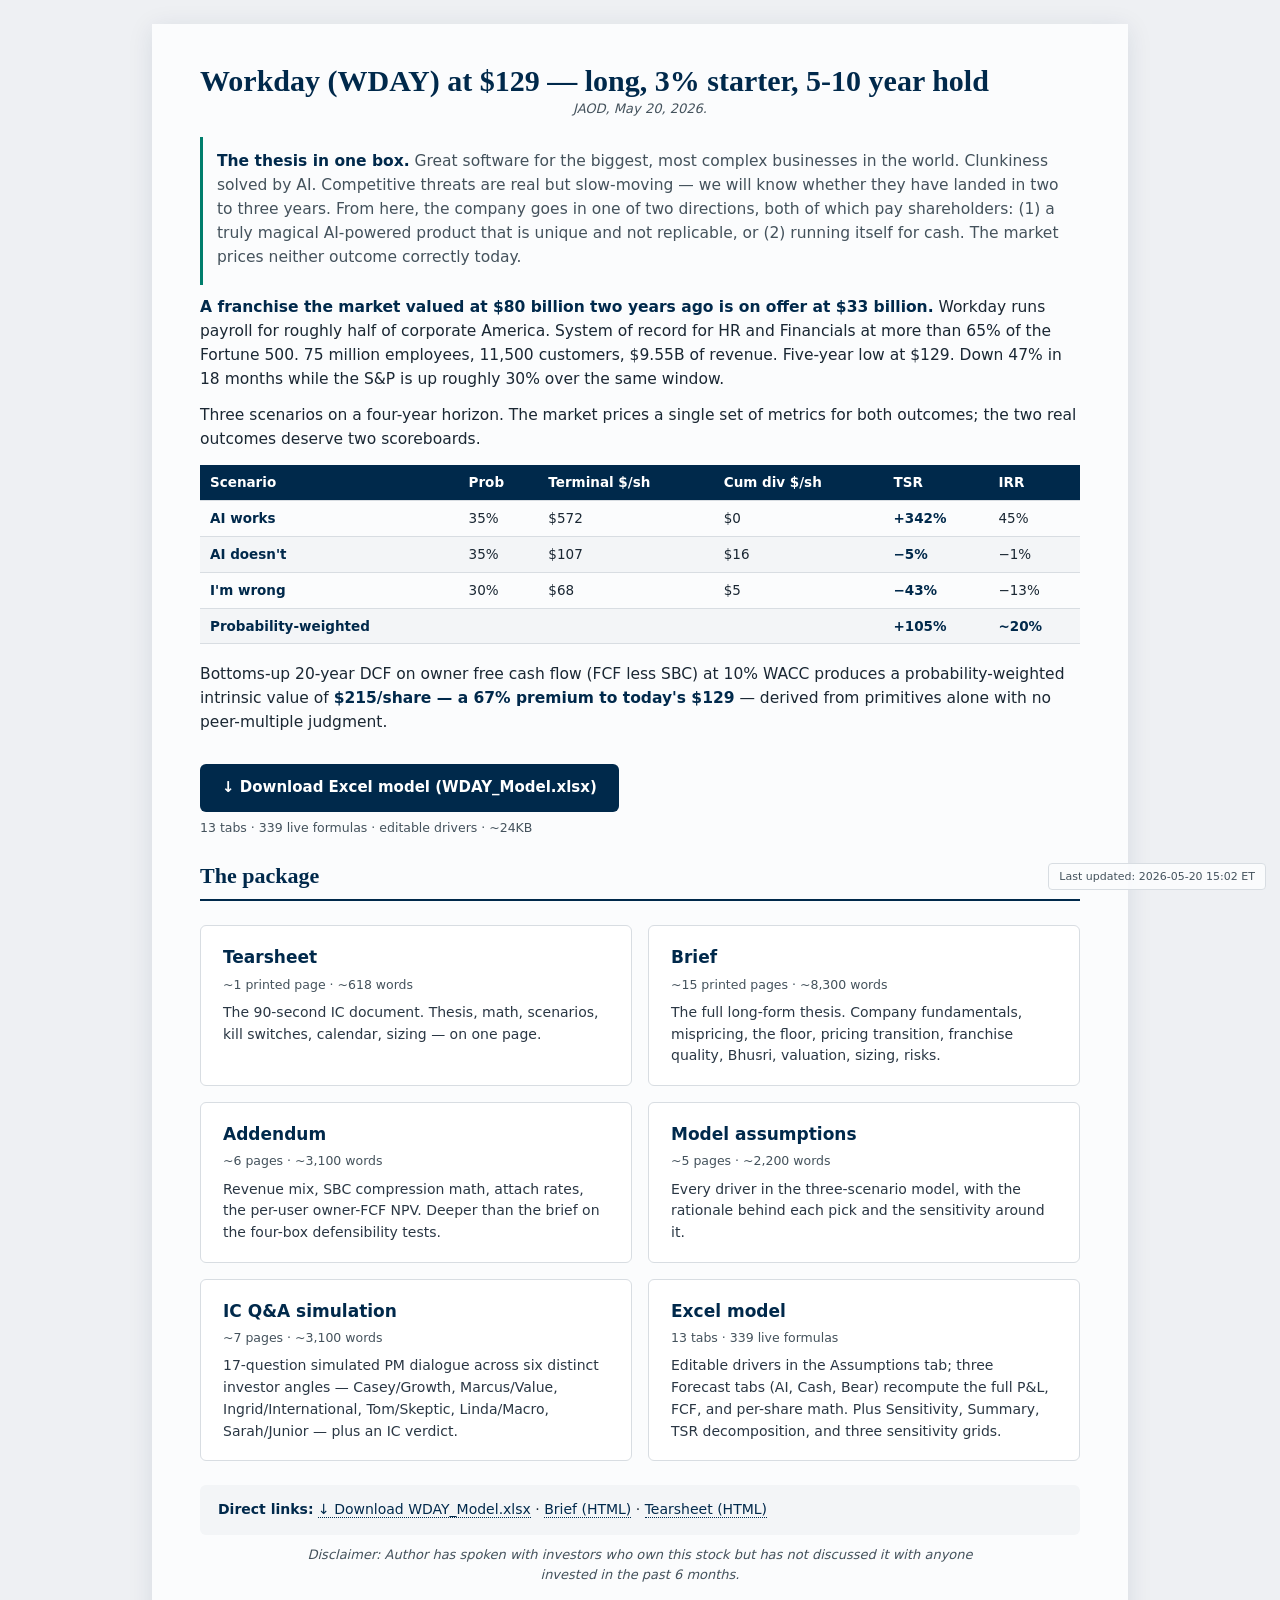
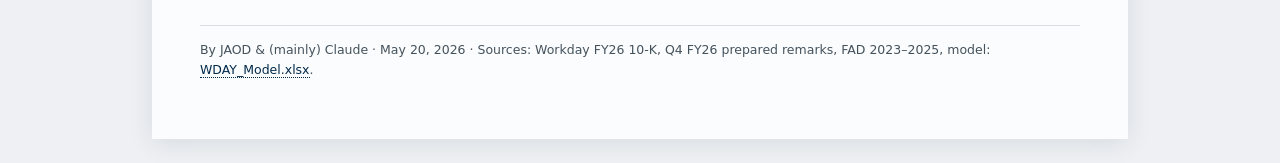
==== index.html @ 943ceece "Site: add last-updated timestamp in bottom-right corner" ====
<!DOCTYPE html>
<html lang="en">
<head>
<meta charset="UTF-8">
<title>WDAY at $129 — long, 3% starter, 5-10 year hold</title>

<style>
  :root {
    --navy:    #00294b;
    --navy2:   #003a66;
    --teal:    #007e6c;
    --magenta: #a6256e;
    --gray:    #44525c;
    --bg:      #fbfcfd;
    --rule:    #d8dde2;
    --cell:    #f3f5f7;
  }
  html { background: #eef0f3; }
  body {
    max-width: 880px;
    margin: 24px auto;
    padding: 40px 48px 60px;
    background: var(--bg);
    color: #1a2733;
    font-family: -apple-system, BlinkMacSystemFont, "Segoe UI", "Inter", system-ui, sans-serif;
    font-size: 15.5px;
    line-height: 1.55;
    box-shadow: 0 4px 24px rgba(0,41,75,.10);
  }
  h1 { font-family: "Source Serif 4", Georgia, serif; font-size: 30px; color: var(--navy); margin: 0 0 4px; font-weight: 700; line-height: 1.15; }
  h2 { font-family: "Source Serif 4", Georgia, serif; font-size: 22px; color: var(--navy); margin: 36px 0 10px; font-weight: 700; border-bottom: 2px solid var(--navy); padding-bottom: 6px; }
  h3 { font-family: "Source Serif 4", Georgia, serif; font-size: 17px; color: var(--navy2); margin: 22px 0 6px; font-weight: 600; }
  p  { margin: 8px 0 12px; }
  strong { color: var(--navy); }
  em { color: var(--gray); }
  a { color: var(--navy); text-decoration: none; border-bottom: 1px dotted var(--navy); }
  a:hover { color: var(--teal); border-bottom-style: solid; }
  ul, ol { margin: 8px 0 14px 22px; }
  li { margin-bottom: 4px; }
  hr { border: none; border-top: 1px solid var(--rule); margin: 24px 0; }
  table { border-collapse: collapse; margin: 14px 0 18px; width: 100%; font-size: 13.5px; }
  th, td { padding: 7px 10px; text-align: left; border-bottom: 1px solid var(--rule); vertical-align: top; }
  th { background: var(--navy); color: white; font-weight: 600; }
  tr:nth-child(even) td { background: var(--cell); }
  blockquote { border-left: 3px solid var(--teal); margin: 10px 0; padding: 4px 14px; color: var(--gray); }
  img { max-width: 100%; height: auto; display: block; margin: 14px auto; border: 1px solid var(--rule); border-radius: 6px; }
  code { background: var(--cell); padding: 1px 5px; border-radius: 3px; font-size: 13px; }
  p > em:only-child { display: block; font-size: 13px; color: var(--gray); text-align: center; margin: -8px auto 18px; max-width: 720px; }
  body > p:first-of-type em:only-child { color: var(--gray); }
  h2:first-of-type { margin-top: 22px; }
  .nav { background: var(--cell); border-left: 3px solid var(--navy); padding: 10px 14px; margin: 0 0 24px; font-size: 13.5px; }
  .nav a { margin-right: 14px; }
  .nav strong { display: inline-block; margin-right: 10px; }
  .doc-grid {
    display: grid; grid-template-columns: 1fr 1fr; gap: 16px; margin: 24px 0;
  }
  .doc-card {
    border: 1px solid var(--rule); border-radius: 6px; padding: 18px 22px;
    background: white;
  }
  .doc-card h3 { margin-top: 0; }
  .doc-card .meta { color: var(--gray); font-size: 12.5px; margin-top: 4px; }
  .doc-card a.title { font-size: 17px; color: var(--navy); border-bottom: none; font-weight: 700; }
  .doc-card a.title:hover { color: var(--teal); }
  .doc-card .desc { margin: 8px 0 0; font-size: 14px; color: #2a3744; }
  .download-row {
    background: var(--cell); border-radius: 6px; padding: 14px 18px; margin: 18px 0; font-size: 14px;
  }
  .download-btn {
    display: inline-block;
    background: var(--navy);
    color: white !important;
    padding: 12px 22px;
    border-radius: 6px;
    border: none !important;
    font-size: 15px;
    font-weight: 600;
    text-decoration: none;
    margin: 18px 0 6px;
    transition: background 0.15s;
  }
  .download-btn:hover {
    background: var(--teal);
    color: white !important;
  }
  .download-btn::before { content: "↓  "; font-weight: bold; }
  .download-caption { display: block; font-size: 12.5px; color: var(--gray); margin-bottom: 18px; }
  .footer { color: var(--gray); font-size: 12.5px; margin-top: 40px; padding-top: 14px; border-top: 1px solid var(--rule); }
  .last-updated {
    position: fixed;
    bottom: 10px;
    right: 14px;
    color: var(--gray);
    font-size: 11px;
    background: rgba(251, 252, 253, 0.92);
    padding: 4px 10px;
    border-radius: 4px;
    border: 1px solid var(--rule);
    z-index: 100;
  }
</style>

</head>
<body>
<h1>Workday (WDAY) at $129 — long, 3% starter, 5-10 year hold</h1>
<p><em>JAOD, May 20, 2026.</em></p>

<blockquote>
<p><strong>The thesis in one box.</strong> Great software for the biggest, most complex businesses in the world. Clunkiness solved by AI. Competitive threats are real but slow-moving — we will know whether they have landed in two to three years. From here, the company goes in one of two directions, both of which pay shareholders: (1) a truly magical AI-powered product that is unique and not replicable, or (2) running itself for cash. The market prices neither outcome correctly today.</p>
</blockquote>

<p><strong>A franchise the market valued at $80 billion two years ago is on offer at $33 billion.</strong> Workday runs payroll for roughly half of corporate America. System of record for HR and Financials at more than 65% of the Fortune 500. 75 million employees, 11,500 customers, $9.55B of revenue. Five-year low at $129. Down 47% in 18 months while the S&amp;P is up roughly 30% over the same window.</p>

<p>Three scenarios on a four-year horizon. The market prices a single set of metrics for both outcomes; the two real outcomes deserve two scoreboards.</p>

<table>
<thead><tr><th>Scenario</th><th>Prob</th><th>Terminal $/sh</th><th>Cum div $/sh</th><th>TSR</th><th>IRR</th></tr></thead>
<tbody>
<tr><td><strong>AI works</strong></td><td>35%</td><td>$572</td><td>$0</td><td><strong>+342%</strong></td><td>45%</td></tr>
<tr><td><strong>AI doesn't</strong></td><td>35%</td><td>$107</td><td>$16</td><td><strong>−5%</strong></td><td>−1%</td></tr>
<tr><td><strong>I'm wrong</strong></td><td>30%</td><td>$68</td><td>$5</td><td><strong>−43%</strong></td><td>−13%</td></tr>
<tr><td><strong>Probability-weighted</strong></td><td></td><td></td><td></td><td><strong>+105%</strong></td><td><strong>~20%</strong></td></tr>
</tbody>
</table>

<p>Bottoms-up 20-year DCF on owner free cash flow (FCF less SBC) at 10% WACC produces a probability-weighted intrinsic value of <strong>$215/share — a 67% premium to today's $129</strong> — derived from primitives alone with no peer-multiple judgment.</p>

<a class="download-btn" href="WDAY_Model.xlsx" download>Download Excel model (WDAY_Model.xlsx)</a>
<span class="download-caption">13 tabs · 339 live formulas · editable drivers · ~24KB</span>

<h2>The package</h2>

<div class="doc-grid">

<div class="doc-card">
<a class="title" href="tearsheet.html">Tearsheet</a>
<div class="meta">~1 printed page · ~618 words</div>
<p class="desc">The 90-second IC document. Thesis, math, scenarios, kill switches, calendar, sizing — on one page.</p>
</div>

<div class="doc-card">
<a class="title" href="brief.html">Brief</a>
<div class="meta">~15 printed pages · ~8,300 words</div>
<p class="desc">The full long-form thesis. Company fundamentals, mispricing, the floor, pricing transition, franchise quality, Bhusri, valuation, sizing, risks.</p>
</div>

<div class="doc-card">
<a class="title" href="addendum.html">Addendum</a>
<div class="meta">~6 pages · ~3,100 words</div>
<p class="desc">Revenue mix, SBC compression math, attach rates, the per-user owner-FCF NPV. Deeper than the brief on the four-box defensibility tests.</p>
</div>

<div class="doc-card">
<a class="title" href="assumptions.html">Model assumptions</a>
<div class="meta">~5 pages · ~2,200 words</div>
<p class="desc">Every driver in the three-scenario model, with the rationale behind each pick and the sensitivity around it.</p>
</div>

<div class="doc-card">
<a class="title" href="ic_qa.html">IC Q&amp;A simulation</a>
<div class="meta">~7 pages · ~3,100 words</div>
<p class="desc">17-question simulated PM dialogue across six distinct investor angles — Casey/Growth, Marcus/Value, Ingrid/International, Tom/Skeptic, Linda/Macro, Sarah/Junior — plus an IC verdict.</p>
</div>

<div class="doc-card">
<a class="title" href="WDAY_Model.xlsx">Excel model</a>
<div class="meta">13 tabs · 339 live formulas</div>
<p class="desc">Editable drivers in the Assumptions tab; three Forecast tabs (AI, Cash, Bear) recompute the full P&amp;L, FCF, and per-share math. Plus Sensitivity, Summary, TSR decomposition, and three sensitivity grids.</p>
</div>

</div>

<div class="download-row">
<strong>Direct links:</strong>
<a href="WDAY_Model.xlsx" download>↓ Download WDAY_Model.xlsx</a> ·
<a href="brief.html">Brief (HTML)</a> ·
<a href="tearsheet.html">Tearsheet (HTML)</a>
</div>

<p><em>Disclaimer: Author has spoken with investors who own this stock but has not discussed it with anyone invested in the past 6 months.</em></p>

<div class="footer">By JAOD &amp; (mainly) Claude · May 20, 2026 · Sources: Workday FY26 10-K, Q4 FY26 prepared remarks, FAD 2023–2025, model: <a href="WDAY_Model.xlsx">WDAY_Model.xlsx</a>.</div>
<div class="last-updated">Last updated: 2026-05-20 15:02 ET</div>
</body>
</html>
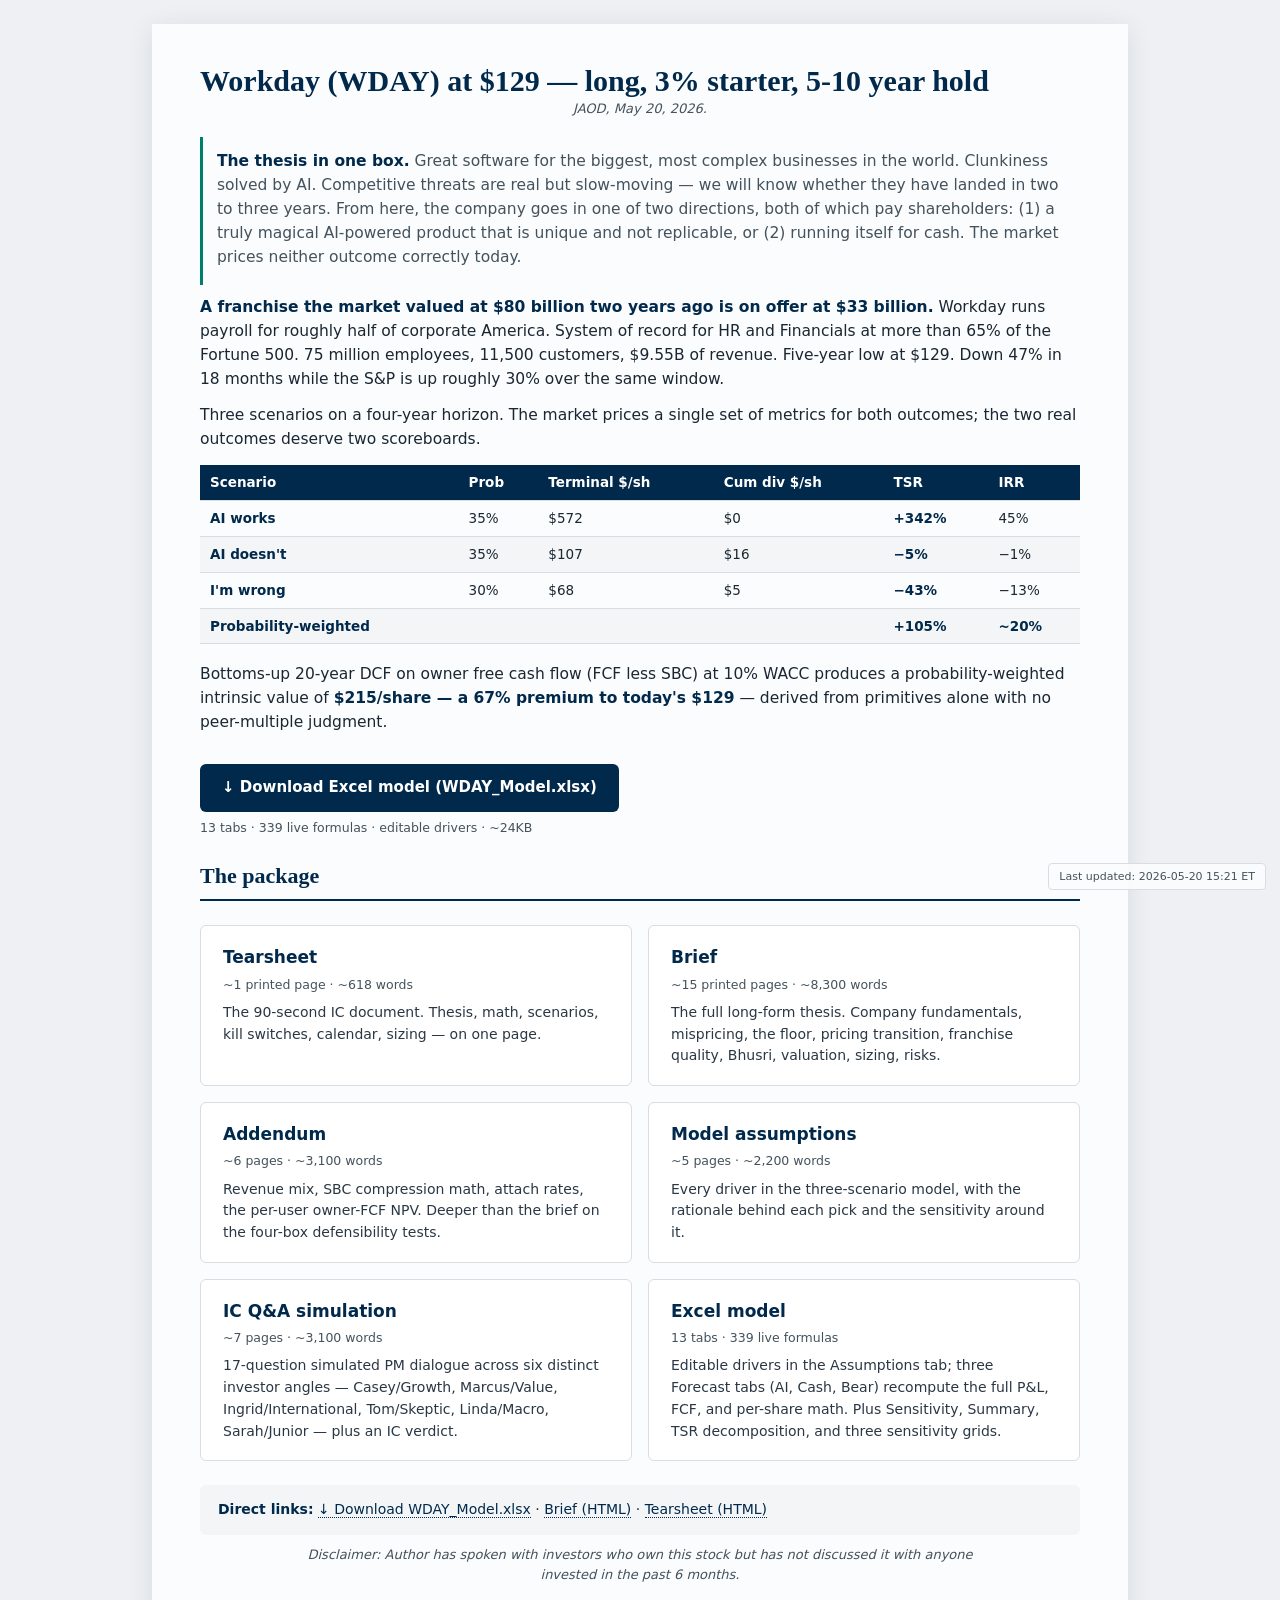
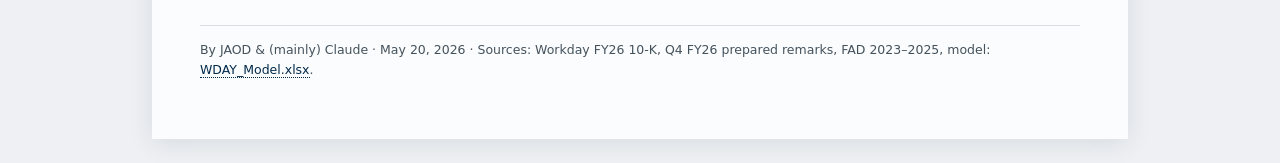
==== commit 292325fe: "Refresh HTML render with current timestamp" ====
--- a/index.html
+++ b/index.html
@@ -180,6 +180,6 @@
 <p><em>Disclaimer: Author has spoken with investors who own this stock but has not discussed it with anyone invested in the past 6 months.</em></p>
 
 <div class="footer">By JAOD &amp; (mainly) Claude · May 20, 2026 · Sources: Workday FY26 10-K, Q4 FY26 prepared remarks, FAD 2023–2025, model: <a href="WDAY_Model.xlsx">WDAY_Model.xlsx</a>.</div>
-<div class="last-updated">Last updated: 2026-05-20 15:02 ET</div>
+<div class="last-updated">Last updated: 2026-05-20 15:21 ET</div>
 </body>
 </html>
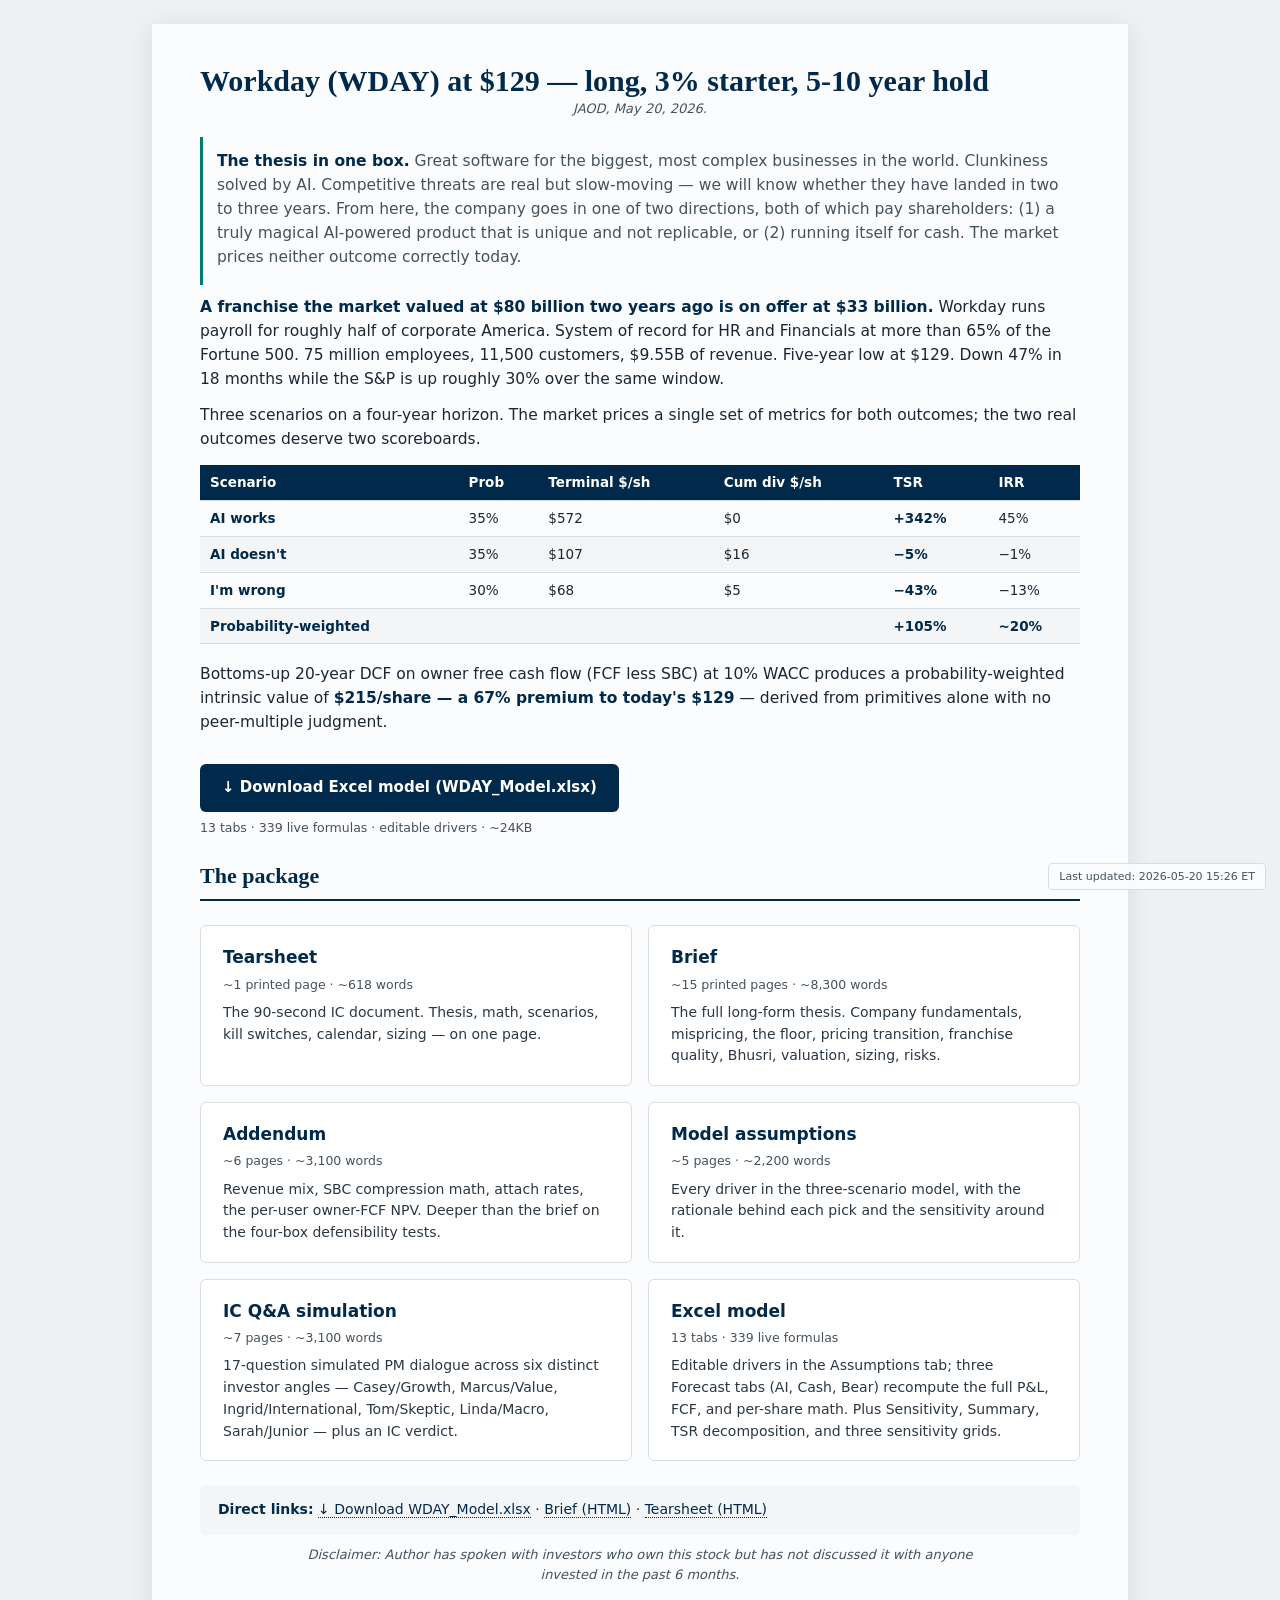
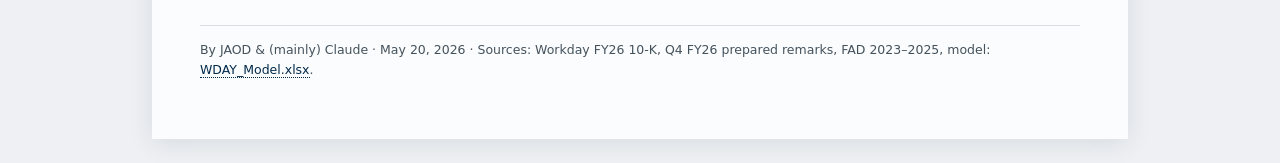
==== commit ebaf5c20: "Charts: read from Excel instead of deleted JSON; Excel is source of truth" ====
--- a/index.html
+++ b/index.html
@@ -180,6 +180,6 @@
 <p><em>Disclaimer: Author has spoken with investors who own this stock but has not discussed it with anyone invested in the past 6 months.</em></p>
 
 <div class="footer">By JAOD &amp; (mainly) Claude · May 20, 2026 · Sources: Workday FY26 10-K, Q4 FY26 prepared remarks, FAD 2023–2025, model: <a href="WDAY_Model.xlsx">WDAY_Model.xlsx</a>.</div>
-<div class="last-updated">Last updated: 2026-05-20 15:21 ET</div>
+<div class="last-updated">Last updated: 2026-05-20 15:26 ET</div>
 </body>
 </html>
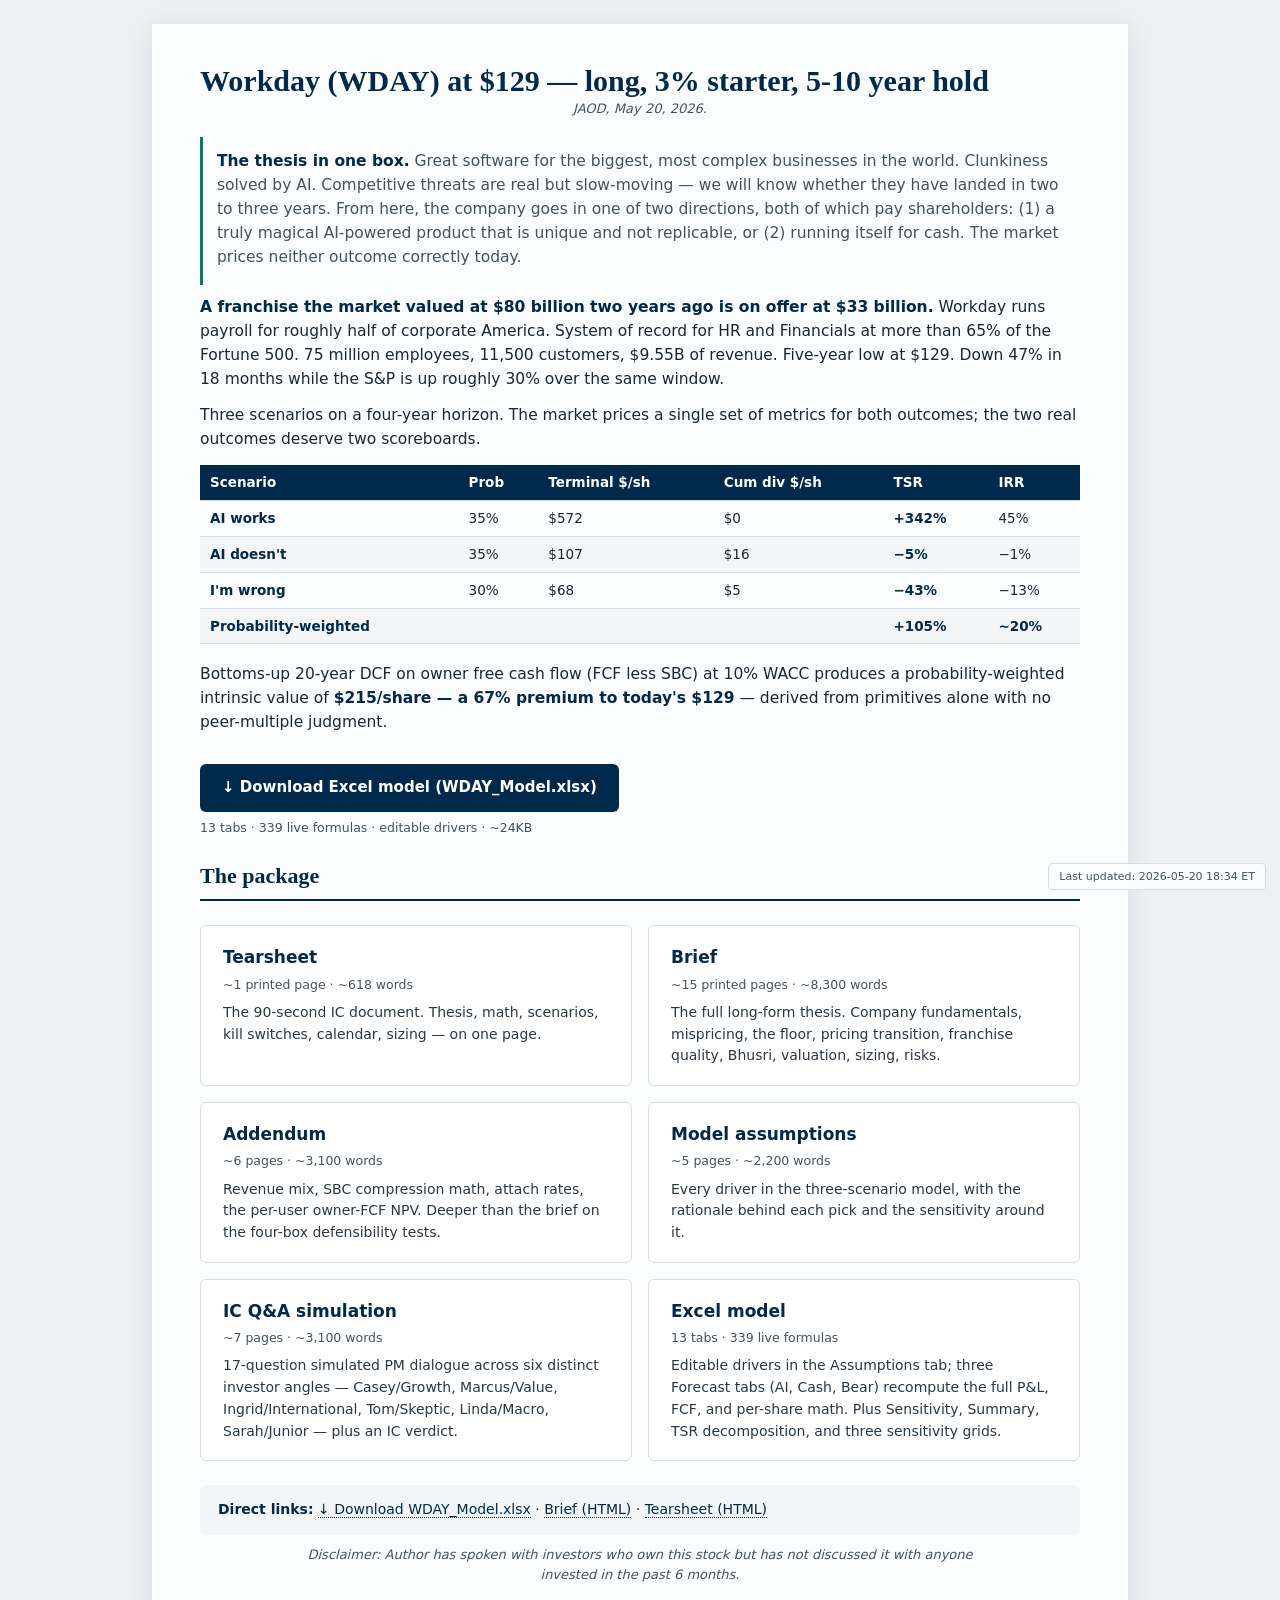
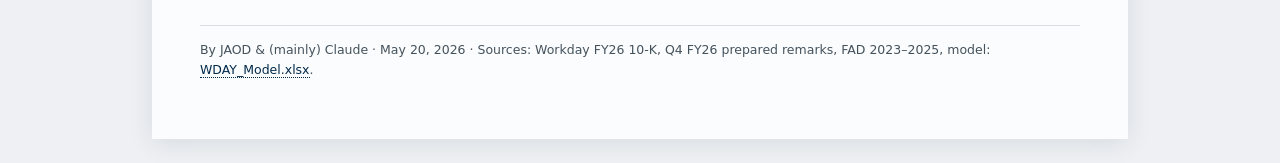
==== commit 2f994c1f: "Add a16z rebuttal page: point-by-point counter to 'Workday's Last Workday?'" ====
--- a/index.html
+++ b/index.html
@@ -180,6 +180,6 @@
 <p><em>Disclaimer: Author has spoken with investors who own this stock but has not discussed it with anyone invested in the past 6 months.</em></p>
 
 <div class="footer">By JAOD &amp; (mainly) Claude · May 20, 2026 · Sources: Workday FY26 10-K, Q4 FY26 prepared remarks, FAD 2023–2025, model: <a href="WDAY_Model.xlsx">WDAY_Model.xlsx</a>.</div>
-<div class="last-updated">Last updated: 2026-05-20 15:26 ET</div>
+<div class="last-updated">Last updated: 2026-05-20 18:34 ET</div>
 </body>
 </html>
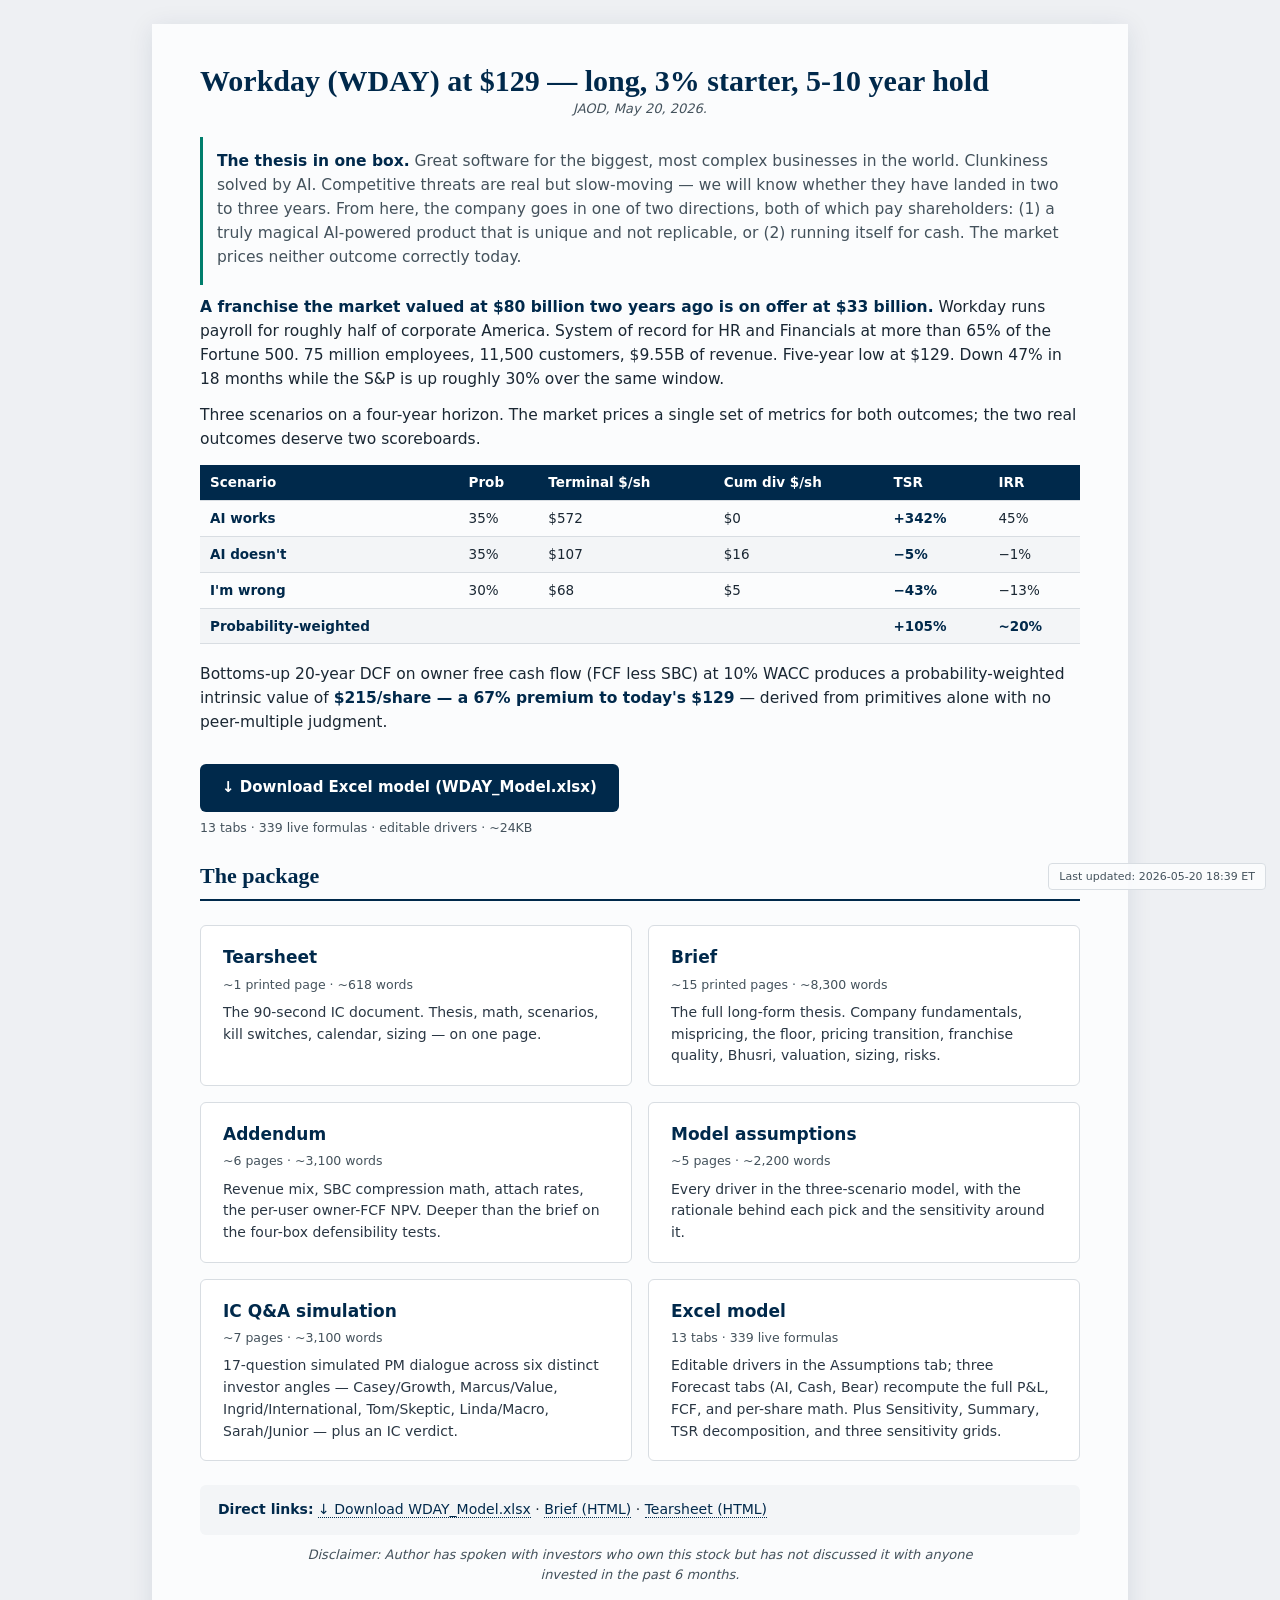
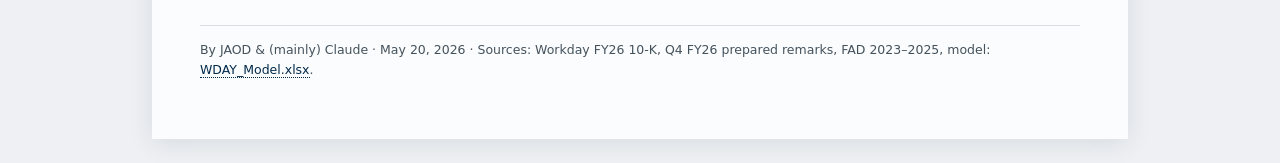
==== commit 367b10f1: "Add backlog page: FY20-FY26 history pulled from 10-Ks + scenario projections" ====
--- a/index.html
+++ b/index.html
@@ -180,6 +180,6 @@
 <p><em>Disclaimer: Author has spoken with investors who own this stock but has not discussed it with anyone invested in the past 6 months.</em></p>
 
 <div class="footer">By JAOD &amp; (mainly) Claude · May 20, 2026 · Sources: Workday FY26 10-K, Q4 FY26 prepared remarks, FAD 2023–2025, model: <a href="WDAY_Model.xlsx">WDAY_Model.xlsx</a>.</div>
-<div class="last-updated">Last updated: 2026-05-20 18:34 ET</div>
+<div class="last-updated">Last updated: 2026-05-20 18:39 ET</div>
 </body>
 </html>
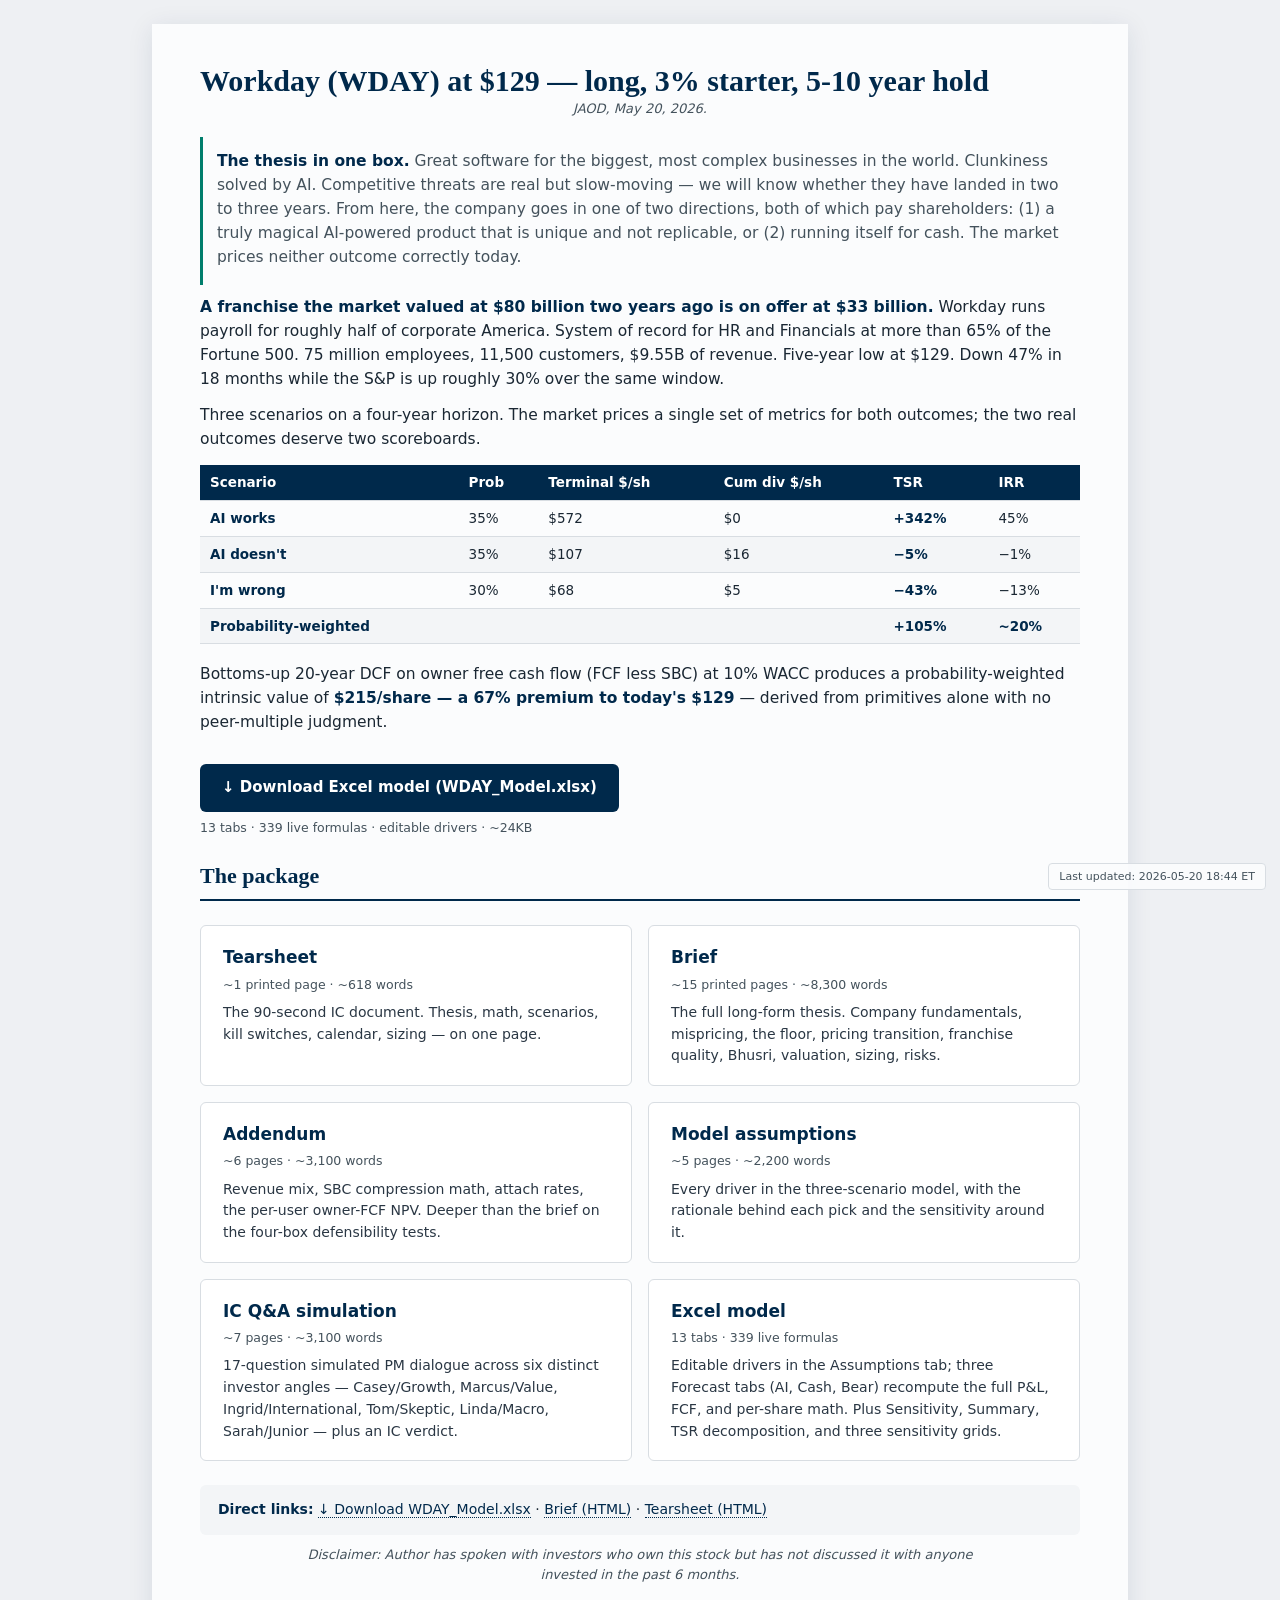
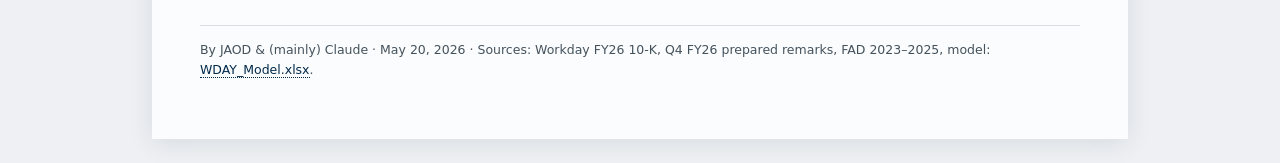
==== commit 22d37657: "Backlog page: stacked bar chart + backlog/revenue ratio on secondary axis" ====
--- a/index.html
+++ b/index.html
@@ -180,6 +180,6 @@
 <p><em>Disclaimer: Author has spoken with investors who own this stock but has not discussed it with anyone invested in the past 6 months.</em></p>
 
 <div class="footer">By JAOD &amp; (mainly) Claude · May 20, 2026 · Sources: Workday FY26 10-K, Q4 FY26 prepared remarks, FAD 2023–2025, model: <a href="WDAY_Model.xlsx">WDAY_Model.xlsx</a>.</div>
-<div class="last-updated">Last updated: 2026-05-20 18:39 ET</div>
+<div class="last-updated">Last updated: 2026-05-20 18:44 ET</div>
 </body>
 </html>
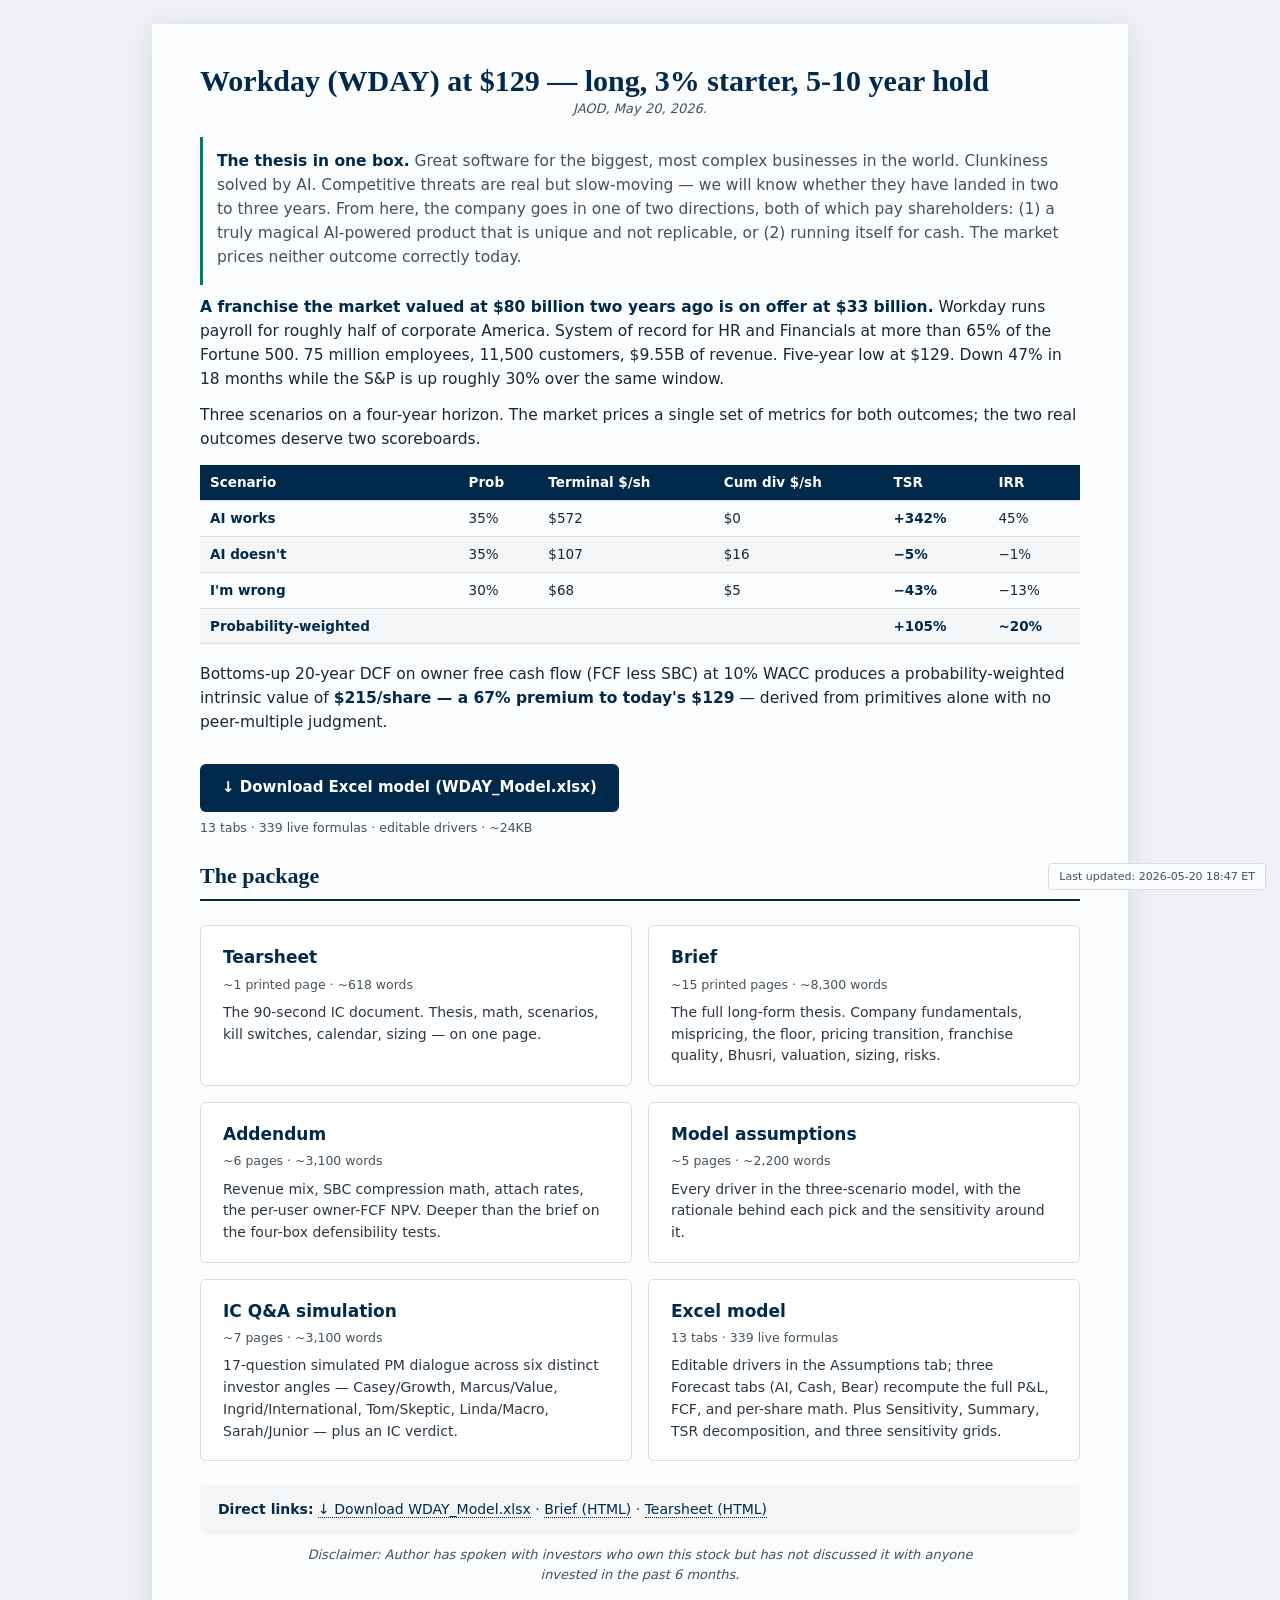
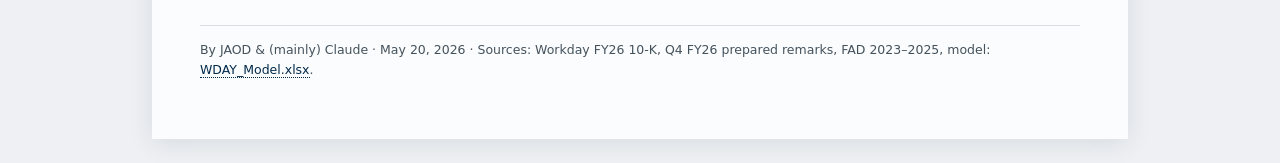
==== commit f1e65566: "Add competitor analysis page: 10-vendor capability matrix with researched scoring" ====
--- a/index.html
+++ b/index.html
@@ -180,6 +180,6 @@
 <p><em>Disclaimer: Author has spoken with investors who own this stock but has not discussed it with anyone invested in the past 6 months.</em></p>
 
 <div class="footer">By JAOD &amp; (mainly) Claude · May 20, 2026 · Sources: Workday FY26 10-K, Q4 FY26 prepared remarks, FAD 2023–2025, model: <a href="WDAY_Model.xlsx">WDAY_Model.xlsx</a>.</div>
-<div class="last-updated">Last updated: 2026-05-20 18:44 ET</div>
+<div class="last-updated">Last updated: 2026-05-20 18:47 ET</div>
 </body>
 </html>
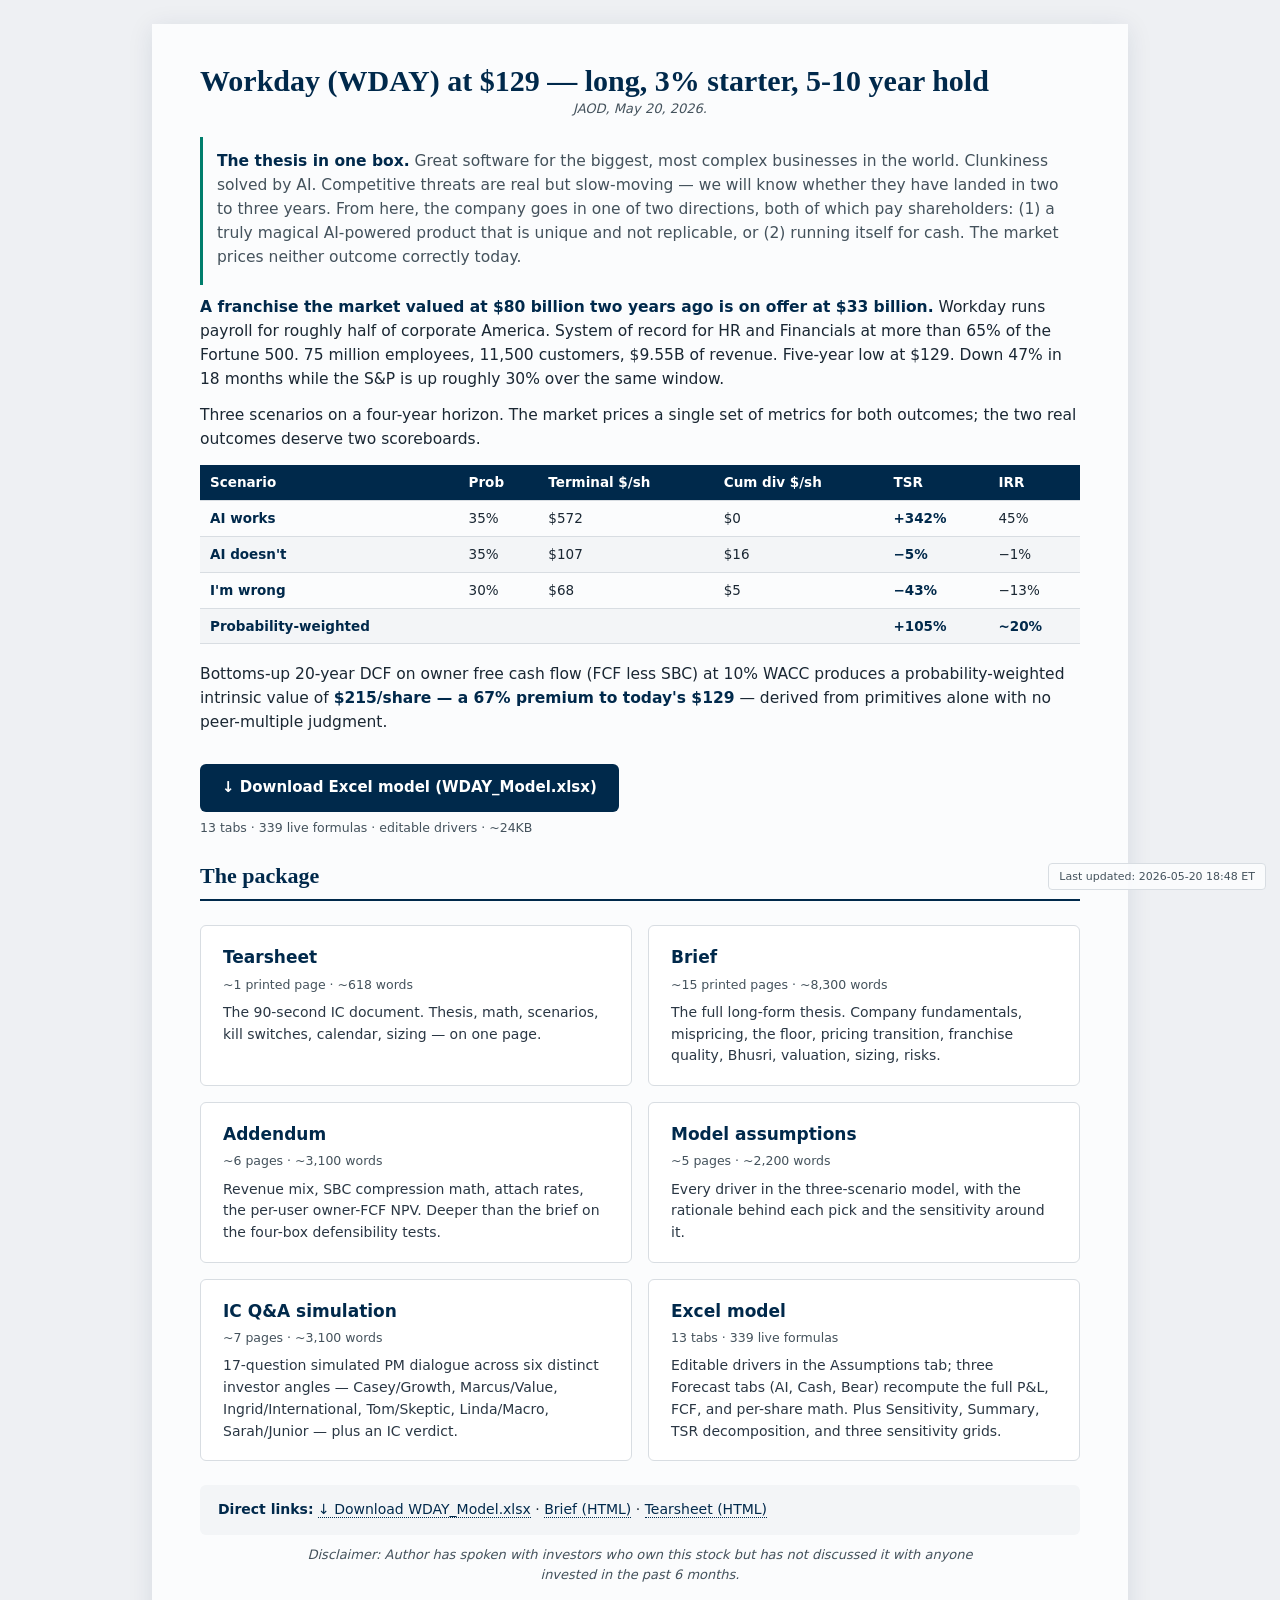
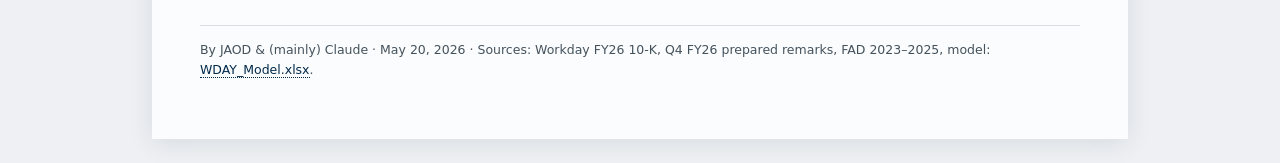
==== commit af09c2d8: "Backlog chart: historical-only stacked area + backlog/revenue % on secondary axis" ====
--- a/index.html
+++ b/index.html
@@ -180,6 +180,6 @@
 <p><em>Disclaimer: Author has spoken with investors who own this stock but has not discussed it with anyone invested in the past 6 months.</em></p>
 
 <div class="footer">By JAOD &amp; (mainly) Claude · May 20, 2026 · Sources: Workday FY26 10-K, Q4 FY26 prepared remarks, FAD 2023–2025, model: <a href="WDAY_Model.xlsx">WDAY_Model.xlsx</a>.</div>
-<div class="last-updated">Last updated: 2026-05-20 18:47 ET</div>
+<div class="last-updated">Last updated: 2026-05-20 18:48 ET</div>
 </body>
 </html>
